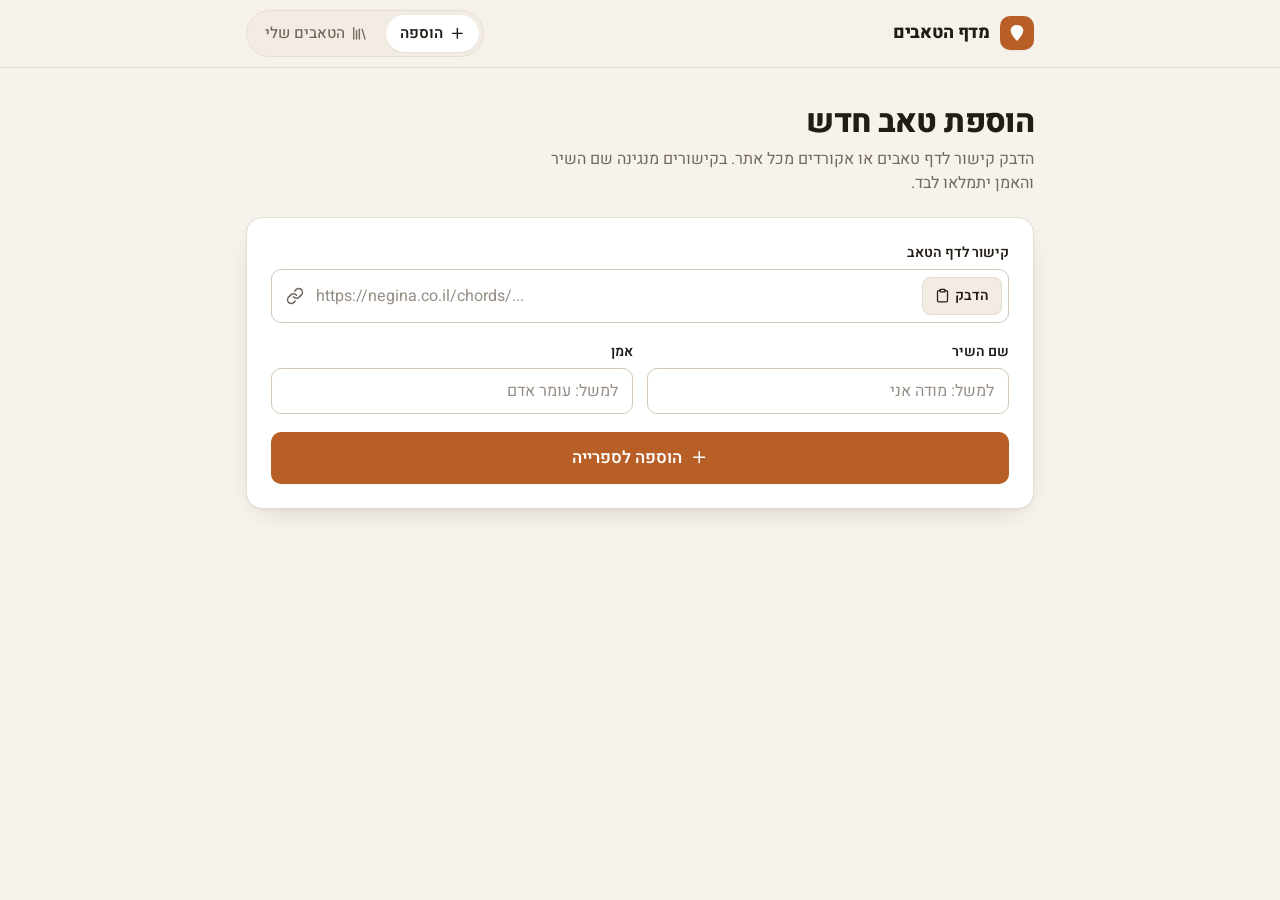
==== index.html @ 2d959045 "Split into add and library pages with a redesigned interface The saved-tabs list now has its own pag" ====
<!DOCTYPE html>
<html lang="he" dir="rtl">
<head>
<meta charset="UTF-8">
<meta name="viewport" content="width=device-width, initial-scale=1">
<meta name="theme-color" content="#f6f2ec" media="(prefers-color-scheme: light)">
<meta name="theme-color" content="#14110f" media="(prefers-color-scheme: dark)">
<title>הוספת טאב · מדף הטאבים</title>
<link rel="icon" href="data:image/svg+xml,<svg xmlns='http://www.w3.org/2000/svg' viewBox='0 0 100 100'><text y='.9em' font-size='90'>🎸</text></svg>">
<link rel="preconnect" href="https://fonts.googleapis.com">
<link rel="preconnect" href="https://fonts.gstatic.com" crossorigin>
<link href="https://fonts.googleapis.com/css2?family=Heebo:wght@400;500;600;700;800&display=swap" rel="stylesheet">
<link rel="stylesheet" href="style.css">
</head>
<body>
  <header class="topbar">
    <div class="topbar-inner">
      <a class="brand" href="index.html">
        <span class="brand-mark" data-icon="pick"></span>
        <span class="brand-name">מדף הטאבים</span>
      </a>
      <nav class="nav-links" aria-label="ניווט ראשי">
        <a href="index.html" class="nav-link active" aria-current="page">
          <span class="icon" data-icon="plus"></span>הוספה
        </a>
        <a href="my-tabs.html" class="nav-link">
          <span class="icon" data-icon="library"></span>הטאבים שלי
          <span class="nav-count" data-nav-count hidden></span>
        </a>
      </nav>
    </div>
  </header>

  <main class="container">
    <div class="page-header">
      <h1>הוספת טאב חדש</h1>
      <p>הדבק קישור לדף טאבים או אקורדים מכל אתר. בקישורים מנגינה שם השיר והאמן יתמלאו לבד.</p>
    </div>

    <form id="tab-form" class="card form-card" novalidate>
      <div class="field">
        <label for="link-input">קישור לדף הטאב</label>
        <div class="url-input" dir="ltr">
          <span class="icon url-icon" data-icon="link"></span>
          <input id="link-input" type="text" inputmode="url" placeholder="https://negina.co.il/chords/..." autocomplete="off" spellcheck="false">
          <button type="button" id="paste-btn" class="paste-btn" hidden>
            <span class="icon" data-icon="clipboard"></span>הדבק
          </button>
        </div>
        <p id="detect-status" class="detect-status" hidden></p>
      </div>

      <div class="field-row">
        <div class="field">
          <label for="song-input">שם השיר</label>
          <input id="song-input" type="text" placeholder="למשל: מודה אני" autocomplete="off">
        </div>
        <div class="field">
          <label for="artist-input">אמן</label>
          <input id="artist-input" type="text" placeholder="למשל: עומר אדם" autocomplete="off" list="artist-suggestions">
          <datalist id="artist-suggestions"></datalist>
        </div>
      </div>

      <div id="preview" class="preview" hidden>
        <span class="preview-label">כך זה ייראה בספרייה</span>
        <div id="preview-slot"></div>
      </div>

      <p id="form-error" class="form-error" role="alert" hidden></p>

      <button type="submit" class="btn btn-primary btn-lg">
        <span class="icon" data-icon="plus"></span>הוספה לספרייה
      </button>
    </form>

    <section id="recent" class="recent" hidden>
      <div class="section-head">
        <h2>נוספו לאחרונה</h2>
        <a href="my-tabs.html" class="text-link">לכל הטאבים ←</a>
      </div>
      <ul id="recent-list" class="tab-list"></ul>
    </section>
  </main>

  <script src="common.js"></script>
  <script src="add.js"></script>
</body>
</html>
---- style.css ----
:root {
  --bg: #f6f2ec;
  --surface: #ffffff;
  --surface-2: #f2ece4;
  --border: #e6ddd2;
  --border-strong: #d5c8b9;
  --text: #221c17;
  --muted: #74685c;
  --accent: #b85f28;
  --accent-hover: #9c4f20;
  --accent-soft: #f7e7d8;
  --accent-contrast: #ffffff;
  --success: #2c7d4f;
  --success-soft: #e0f1e6;
  --danger: #bb4035;
  --danger-soft: #fbe5e2;
  --warn: #9a6205;
  --warn-soft: #fbefd5;
  --info: #4d6479;
  --info-soft: #e7eef4;
  --mark: #ffe08a;
  --toast-bg: #221c17;
  --toast-text: #f6f2ec;
  --avatar-l: 46%;
  --shadow-sm: 0 1px 2px rgb(60 35 15 / 0.06);
  --shadow: 0 1px 2px rgb(60 35 15 / 0.05), 0 10px 30px -14px rgb(60 35 15 / 0.22);
  --radius: 16px;
  --radius-sm: 10px;
  color-scheme: light;
}

@media (prefers-color-scheme: dark) {
  :root {
    --bg: #14110f;
    --surface: #1d1916;
    --surface-2: #27211c;
    --border: #342c25;
    --border-strong: #463b32;
    --text: #f3ece4;
    --muted: #a5988b;
    --accent: #e4894b;
    --accent-hover: #efa06a;
    --accent-soft: #3b2718;
    --accent-contrast: #1c120b;
    --success: #62c38e;
    --success-soft: #16301f;
    --danger: #ef7d71;
    --danger-soft: #3a1b18;
    --warn: #e8b458;
    --warn-soft: #382a12;
    --info: #9db5ca;
    --info-soft: #1e2932;
    --mark: #6e5114;
    --toast-bg: #f3ece4;
    --toast-text: #1d1916;
    --avatar-l: 40%;
    --shadow-sm: 0 1px 2px rgb(0 0 0 / 0.3);
    --shadow: 0 1px 2px rgb(0 0 0 / 0.3), 0 12px 32px -14px rgb(0 0 0 / 0.6);
    color-scheme: dark;
  }
}

*,
*::before,
*::after {
  box-sizing: border-box;
}

html {
  -webkit-text-size-adjust: 100%;
}

body {
  margin: 0;
  font-family: "Heebo", system-ui, -apple-system, "Segoe UI", Arial, sans-serif;
  font-size: 16px;
  line-height: 1.5;
  background: var(--bg);
  color: var(--text);
  min-height: 100vh;
  -webkit-font-smoothing: antialiased;
}

[hidden] {
  display: none !important;
}

a {
  color: inherit;
}

button,
input,
select {
  font: inherit;
  color: inherit;
}

:focus-visible {
  outline: 2px solid var(--accent);
  outline-offset: 2px;
}

.icon {
  display: inline-flex;
  width: 1.1em;
  height: 1.1em;
  flex-shrink: 0;
}

.icon svg {
  width: 100%;
  height: 100%;
}

/* ---------- Top bar ---------- */

.topbar {
  position: sticky;
  top: 0;
  z-index: 20;
  background: color-mix(in srgb, var(--bg) 82%, transparent);
  backdrop-filter: saturate(1.4) blur(12px);
  -webkit-backdrop-filter: saturate(1.4) blur(12px);
  border-bottom: 1px solid var(--border);
}

.topbar-inner {
  max-width: 820px;
  margin: 0 auto;
  padding: 10px 16px;
  display: flex;
  align-items: center;
  justify-content: space-between;
  gap: 12px;
}

.brand {
  display: inline-flex;
  align-items: center;
  gap: 10px;
  text-decoration: none;
  font-weight: 800;
  font-size: 1.1rem;
  letter-spacing: -0.01em;
}

.brand-mark {
  display: grid;
  place-items: center;
  width: 34px;
  height: 34px;
  border-radius: 10px;
  background: var(--accent);
  color: var(--accent-contrast);
  padding: 7px;
  box-shadow: var(--shadow-sm);
}

.brand-mark svg {
  width: 100%;
  height: 100%;
}

.nav-links {
  display: flex;
  gap: 4px;
  background: var(--surface-2);
  padding: 4px;
  border-radius: 999px;
  border: 1px solid var(--border);
}

.nav-link {
  display: inline-flex;
  align-items: center;
  gap: 6px;
  padding: 7px 14px;
  border-radius: 999px;
  text-decoration: none;
  color: var(--muted);
  font-weight: 500;
  font-size: 0.95rem;
  transition: background 0.15s, color 0.15s;
}

.nav-link:hover {
  color: var(--text);
}

.nav-link.active {
  background: var(--surface);
  color: var(--text);
  font-weight: 600;
  box-shadow: var(--shadow-sm);
}

.nav-count {
  min-width: 22px;
  height: 20px;
  padding: 0 6px;
  border-radius: 999px;
  background: var(--accent);
  color: var(--accent-contrast);
  font-size: 0.75rem;
  font-weight: 700;
  display: inline-grid;
  place-items: center;
}

/* ---------- Layout ---------- */

.container {
  max-width: 820px;
  margin: 0 auto;
  padding: 0 16px 96px;
}

.page-header {
  margin: 36px 0 22px;
}

.page-header h1 {
  margin: 0 0 6px;
  font-size: 2rem;
  line-height: 1.15;
  font-weight: 800;
  letter-spacing: -0.02em;
}

.page-header p {
  margin: 0;
  color: var(--muted);
  max-width: 56ch;
}

.page-header-row {
  display: flex;
  align-items: flex-end;
  justify-content: space-between;
  gap: 16px;
}

.card {
  background: var(--surface);
  border: 1px solid var(--border);
  border-radius: var(--radius);
  box-shadow: var(--shadow);
}

/* ---------- Buttons ---------- */

.btn {
  display: inline-flex;
  align-items: center;
  justify-content: center;
  gap: 8px;
  height: 42px;
  padding: 0 18px;
  border-radius: var(--radius-sm);
  border: 1px solid transparent;
  font-weight: 600;
  font-size: 0.95rem;
  text-decoration: none;
  cursor: pointer;
  white-space: nowrap;
  transition: background 0.15s, border-color 0.15s, transform 0.1s;
}

.btn:active {
  transform: translateY(1px);
}

.btn-primary {
  background: var(--accent);
  color: var(--accent-contrast);
  box-shadow: var(--shadow-sm);
}

.btn-primary:hover {
  background: var(--accent-hover);
}

.btn-ghost {
  background: var(--surface);
  border-color: var(--border-strong);
}

.btn-ghost:hover {
  background: var(--surface-2);
}

.btn-lg {
  height: 52px;
  font-size: 1.05rem;
  width: 100%;
}

.btn-sm {
  height: 36px;
  padding: 0 14px;
  font-size: 0.9rem;
}

.icon-btn {
  display: inline-grid;
  place-items: center;
  width: 36px;
  height: 36px;
  border-radius: 10px;
  border: none;
  background: transparent;
  color: var(--muted);
  cursor: pointer;
  text-decoration: none;
  transition: background 0.15s, color 0.15s;
}

.icon-btn .icon {
  width: 18px;
  height: 18px;
}

.icon-btn:hover {
  background: var(--surface-2);
  color: var(--text);
}

.icon-btn.danger:hover {
  background: var(--danger-soft);
  color: var(--danger);
}

.text-link {
  color: var(--accent);
  font-weight: 600;
  font-size: 0.9rem;
  text-decoration: none;
}

.text-link:hover {
  text-decoration: underline;
}

/* ---------- Forms ---------- */

.form-card {
  padding: 24px;
  display: flex;
  flex-direction: column;
  gap: 18px;
}

.field {
  display: flex;
  flex-direction: column;
  gap: 6px;
  min-width: 0;
}

.field > label,
.field > span {
  font-size: 0.875rem;
  font-weight: 600;
}

.field-row {
  display: grid;
  grid-template-columns: 1fr 1fr;
  gap: 14px;
}

input[type="text"],
input[type="search"] {
  width: 100%;
  height: 46px;
  padding: 0 14px;
  background: var(--surface);
  border: 1px solid var(--border-strong);
  border-radius: var(--radius-sm);
  font-size: 1rem;
  transition: border-color 0.15s, box-shadow 0.15s;
}

input::placeholder {
  color: var(--muted);
  opacity: 0.75;
}

input:focus {
  outline: none;
  border-color: var(--accent);
  box-shadow: 0 0 0 4px var(--accent-soft);
}

input.invalid {
  border-color: var(--danger);
  box-shadow: 0 0 0 4px var(--danger-soft);
}

.url-input {
  position: relative;
}

.url-input input {
  height: 54px;
  padding-left: 44px;
  padding-right: 96px;
  font-size: 1rem;
  text-align: left;
}

.url-icon {
  position: absolute;
  left: 15px;
  top: 50%;
  transform: translateY(-50%);
  color: var(--muted);
  width: 18px;
  height: 18px;
  pointer-events: none;
}

.paste-btn {
  position: absolute;
  right: 7px;
  top: 50%;
  transform: translateY(-50%);
  display: inline-flex;
  align-items: center;
  gap: 5px;
  height: 38px;
  padding: 0 12px;
  border-radius: 8px;
  border: 1px solid var(--border);
  background: var(--surface-2);
  font-size: 0.875rem;
  font-weight: 600;
  cursor: pointer;
}

.paste-btn:hover {
  border-color: var(--border-strong);
}

.paste-btn .icon {
  width: 15px;
  height: 15px;
}

.detect-status,
.form-error {
  display: flex;
  align-items: center;
  gap: 8px;
  margin: 2px 0 0;
  padding: 8px 12px;
  border-radius: 8px;
  font-size: 0.875rem;
  font-weight: 500;
}

.detect-status .icon,
.form-error .icon {
  width: 16px;
  height: 16px;
}

.detect-status.success {
  background: var(--success-soft);
  color: var(--success);
}

.detect-status.warn {
  background: var(--warn-soft);
  color: var(--warn);
}

.detect-status.info {
  background: var(--info-soft);
  color: var(--info);
}

.form-error {
  background: var(--danger-soft);
  color: var(--danger);
  margin: 0;
}

.preview {
  display: flex;
  flex-direction: column;
  gap: 8px;
  padding: 14px;
  border-radius: 12px;
  border: 1px dashed var(--border-strong);
  background: var(--surface-2);
}

.preview-label {
  font-size: 0.75rem;
  font-weight: 700;
  color: var(--muted);
  letter-spacing: 0.02em;
}

/* ---------- Tab cards ---------- */

.tab-list {
  list-style: none;
  margin: 0;
  padding: 0;
  display: flex;
  flex-direction: column;
  gap: 10px;
}

.tab-card {
  position: relative;
  display: flex;
  align-items: center;
  gap: 14px;
  padding: 12px 14px;
  background: var(--surface);
  border: 1px solid var(--border);
  border-radius: 14px;
  box-shadow: var(--shadow-sm);
  transition: border-color 0.15s, box-shadow 0.15s, transform 0.15s;
}

.tab-card:not(.is-preview):not(.editing):hover {
  border-color: var(--border-strong);
  box-shadow: var(--shadow);
}

.tab-card.compact {
  padding: 10px 14px;
}

.avatar {
  display: grid;
  place-items: center;
  flex-shrink: 0;
  width: 44px;
  height: 44px;
  border-radius: 12px;
  background: hsl(var(--hue) 48% var(--avatar-l));
  color: #fff;
  font-weight: 700;
  font-size: 1.15rem;
  line-height: 1;
}

.avatar.sm {
  width: 24px;
  height: 24px;
  border-radius: 7px;
  font-size: 0.75rem;
}

.tab-main {
  flex: 1;
  min-width: 0;
  display: flex;
  flex-direction: column;
  gap: 2px;
}

.tab-song {
  font-weight: 700;
  font-size: 1.05rem;
  text-decoration: none;
  overflow: hidden;
  text-overflow: ellipsis;
  white-space: nowrap;
}

/* Whole card opens the tab; the actions and artist link sit above this overlay. */
a.tab-song::after {
  content: "";
  position: absolute;
  inset: 0;
  border-radius: inherit;
}

a.tab-song:hover {
  color: var(--accent);
}

.tab-meta {
  display: flex;
  align-items: center;
  flex-wrap: wrap;
  gap: 4px 10px;
  font-size: 0.875rem;
  color: var(--muted);
  min-width: 0;
}

.artist-link,
.tab-actions {
  position: relative;
  z-index: 1;
}

.artist-link {
  padding: 0;
  border: none;
  background: none;
  cursor: pointer;
  color: var(--muted);
  font-weight: 500;
}

.artist-link:hover {
  color: var(--accent);
  text-decoration: underline;
}

.tab-source {
  display: inline-flex;
  align-items: center;
  gap: 4px;
  font-size: 0.8rem;
  min-width: 0;
  max-width: 100%;
}

.tab-source bdi {
  overflow: hidden;
  text-overflow: ellipsis;
  white-space: nowrap;
}

.tab-source .icon {
  width: 13px;
  height: 13px;
  opacity: 0.8;
}

.tab-meta > * + .tab-source::before {
  content: "·";
  margin-inline-end: 6px;
  opacity: 0.6;
}

.tab-actions {
  display: flex;
  gap: 2px;
  flex-shrink: 0;
}

@media (hover: hover) {
  .tab-actions {
    opacity: 0.45;
    transition: opacity 0.15s;
  }
  .tab-card:hover .tab-actions,
  .tab-card:focus-within .tab-actions {
    opacity: 1;
  }
}

mark {
  background: var(--mark);
  color: inherit;
  border-radius: 3px;
  padding: 0 1px;
}

/* ---------- Edit mode ---------- */

.tab-card.editing {
  display: block;
  padding: 16px;
  border-color: var(--accent);
  box-shadow: 0 0 0 4px var(--accent-soft);
}

.edit-form {
  display: flex;
  flex-direction: column;
  gap: 12px;
}

.edit-grid {
  display: grid;
  grid-template-columns: 1fr 1fr;
  gap: 12px;
}

.edit-grid .edit-link {
  grid-column: 1 / -1;
}

.edit-grid input {
  height: 40px;
}

.edit-actions {
  display: flex;
  gap: 8px;
}

/* ---------- Recent (add page) ---------- */

.recent {
  margin-top: 40px;
}

.section-head {
  display: flex;
  align-items: baseline;
  justify-content: space-between;
  margin-bottom: 12px;
}

.section-head h2 {
  margin: 0;
  font-size: 1.1rem;
  font-weight: 700;
}

/* ---------- Library toolbar ---------- */

.toolbar {
  display: flex;
  flex-wrap: wrap;
  gap: 10px;
  margin-bottom: 14px;
}

.search {
  position: relative;
  flex: 1 1 260px;
}

.search input {
  padding-right: 44px;
  padding-left: 40px;
  background: var(--surface);
}

.search input::-webkit-search-cancel-button {
  cursor: pointer;
}

.search-icon {
  position: absolute;
  right: 14px;
  top: 50%;
  transform: translateY(-50%);
  width: 18px;
  height: 18px;
  color: var(--muted);
  pointer-events: none;
}

.search-hint {
  position: absolute;
  left: 12px;
  top: 50%;
  transform: translateY(-50%);
  min-width: 22px;
  height: 22px;
  display: grid;
  place-items: center;
  border: 1px solid var(--border-strong);
  border-bottom-width: 2px;
  border-radius: 6px;
  font-family: ui-monospace, monospace;
  font-size: 0.75rem;
  color: var(--muted);
  pointer-events: none;
}

.search input:focus ~ .search-hint,
.search input:not(:placeholder-shown) ~ .search-hint {
  display: none;
}

.toolbar-controls {
  display: flex;
  gap: 10px;
}

.select {
  height: 46px;
  padding: 0 14px 0 36px;
  border: 1px solid var(--border-strong);
  border-radius: var(--radius-sm);
  background: var(--surface)
    url("data:image/svg+xml,%3Csvg xmlns='http://www.w3.org/2000/svg' viewBox='0 0 24 24' fill='none' stroke='%23887a6d' stroke-width='2' stroke-linecap='round' stroke-linejoin='round'%3E%3Cpath d='m6 9 6 6 6-6'/%3E%3C/svg%3E")
    no-repeat left 12px center / 16px;
  appearance: none;
  -webkit-appearance: none;
  cursor: pointer;
  font-weight: 500;
}

.select:focus {
  outline: none;
  border-color: var(--accent);
  box-shadow: 0 0 0 4px var(--accent-soft);
}

.segmented {
  display: inline-flex;
  padding: 4px;
  gap: 2px;
  height: 46px;
  background: var(--surface-2);
  border: 1px solid var(--border);
  border-radius: var(--radius-sm);
}

.segmented button {
  border: none;
  background: transparent;
  padding: 0 12px;
  border-radius: 7px;
  color: var(--muted);
  font-weight: 500;
  font-size: 0.9rem;
  cursor: pointer;
  white-space: nowrap;
}

.segmented button[aria-pressed="true"] {
  background: var(--surface);
  color: var(--text);
  font-weight: 600;
  box-shadow: var(--shadow-sm);
}

.filter-bar {
  display: flex;
  margin-bottom: 14px;
}

.chip {
  display: inline-flex;
  align-items: center;
  gap: 8px;
  padding: 4px;
  border-radius: 999px;
  background: var(--accent-soft);
  color: var(--text);
  font-size: 0.9rem;
}

.chip-close {
  display: grid;
  place-items: center;
  width: 26px;
  height: 26px;
  border: none;
  border-radius: 999px;
  background: transparent;
  color: var(--muted);
  cursor: pointer;
}

.chip-close:hover {
  background: var(--surface);
  color: var(--text);
}

.chip-close .icon {
  width: 14px;
  height: 14px;
}

.results-meta {
  margin: 0 0 10px;
  font-size: 0.875rem;
  color: var(--muted);
}

/* ---------- Grouped view ---------- */

.artist-group + .artist-group {
  margin-top: 26px;
}

.group-head {
  display: flex;
  align-items: center;
  gap: 12px;
  width: 100%;
  padding: 0 2px;
  margin-bottom: 10px;
  border: none;
  background: none;
  cursor: pointer;
  text-align: start;
}

.group-head .avatar {
  width: 34px;
  height: 34px;
  border-radius: 10px;
  font-size: 0.95rem;
}

.group-name {
  font-size: 1.1rem;
  font-weight: 700;
}

.group-head:hover .group-name {
  color: var(--accent);
}

.group-count {
  font-size: 0.8rem;
  color: var(--muted);
  background: var(--surface-2);
  border: 1px solid var(--border);
  padding: 1px 8px;
  border-radius: 999px;
}

.artist-group .tab-list {
  padding-inline-start: 46px;
}

/* ---------- Empty states ---------- */

.empty-state {
  text-align: center;
  padding: 56px 20px;
  background: var(--surface);
  border: 1px dashed var(--border-strong);
  border-radius: var(--radius);
}

.empty-icon {
  display: inline-grid;
  place-items: center;
  width: 64px;
  height: 64px;
  border-radius: 20px;
  background: var(--accent-soft);
  color: var(--accent);
  margin-bottom: 14px;
}

.empty-icon .icon {
  width: 28px;
  height: 28px;
}

.empty-state h2 {
  margin: 0 0 6px;
  font-size: 1.25rem;
}

.empty-state p {
  margin: 0 auto 20px;
  color: var(--muted);
  max-width: 40ch;
}

/* ---------- Toast ---------- */

.toast {
  position: fixed;
  left: 50%;
  bottom: 24px;
  z-index: 50;
  display: flex;
  align-items: center;
  gap: 10px;
  max-width: calc(100vw - 32px);
  padding: 10px 12px;
  background: var(--toast-bg);
  color: var(--toast-text);
  border-radius: 12px;
  box-shadow: 0 12px 32px -8px rgb(0 0 0 / 0.35);
  font-weight: 500;
  opacity: 0;
  transform: translate(-50%, 16px);
  pointer-events: none;
  transition: opacity 0.2s, transform 0.2s;
}

.toast.show {
  opacity: 1;
  transform: translate(-50%, 0);
  pointer-events: auto;
}

.toast-icon {
  display: grid;
  place-items: center;
  width: 24px;
  height: 24px;
  border-radius: 999px;
  flex-shrink: 0;
}

.toast-icon .icon {
  width: 14px;
  height: 14px;
}

.toast-icon.success {
  background: var(--success);
  color: #fff;
}

.toast-icon.error {
  background: var(--danger);
  color: #fff;
}

.toast-icon.info {
  background: var(--muted);
  color: var(--toast-bg);
}

.toast-text {
  overflow: hidden;
  text-overflow: ellipsis;
  white-space: nowrap;
}

.toast-action {
  border: none;
  background: color-mix(in srgb, var(--toast-text) 14%, transparent);
  color: var(--toast-text);
  font-weight: 700;
  padding: 6px 12px;
  border-radius: 8px;
  cursor: pointer;
  white-space: nowrap;
}

.toast-action:hover {
  background: color-mix(in srgb, var(--toast-text) 22%, transparent);
}

/* ---------- Responsive ---------- */

@media (max-width: 600px) {
  .page-header {
    margin: 24px 0 18px;
  }

  .page-header h1 {
    font-size: 1.6rem;
  }

  .form-card {
    padding: 18px;
  }

  .field-row,
  .edit-grid {
    grid-template-columns: 1fr;
  }

  .toolbar-controls {
    width: 100%;
  }

  .select {
    flex: 1;
  }

  .search-hint {
    display: none;
  }

  .artist-group .tab-list {
    padding-inline-start: 0;
  }
}

@media (max-width: 420px) {
  .brand-name {
    display: none;
  }

  .nav-link {
    padding: 7px 12px;
  }

  .tab-card {
    gap: 12px;
    padding: 10px 12px;
  }

  .avatar {
    width: 40px;
    height: 40px;
  }

  .tab-actions .icon-btn {
    width: 32px;
    height: 32px;
  }
}

@media (prefers-reduced-motion: reduce) {
  *,
  *::before,
  *::after {
    transition: none !important;
  }
}
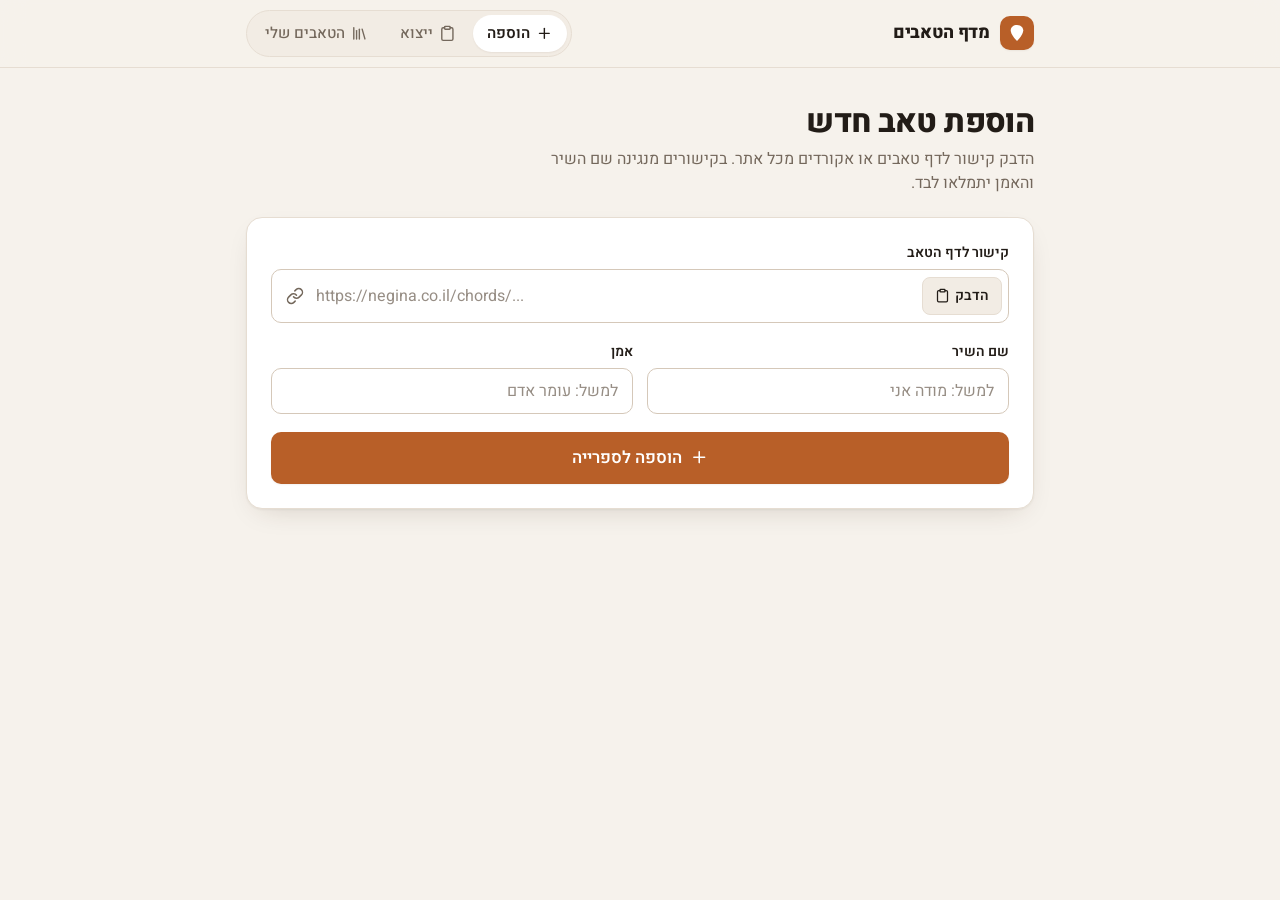
==== commit 8beedc75: "Add bulk import page for importing multiple tabs at once from URLs" ====
--- a/index.html
+++ b/index.html
@@ -5,8 +5,13 @@
 <meta name="viewport" content="width=device-width, initial-scale=1">
 <meta name="theme-color" content="#f6f2ec" media="(prefers-color-scheme: light)">
 <meta name="theme-color" content="#14110f" media="(prefers-color-scheme: dark)">
+<meta name="description" content="אפליקציה לשמירה וניהול קישורים לטאבים וקורדים בגיטרה">
+<meta name="apple-mobile-web-app-capable" content="yes">
+<meta name="apple-mobile-web-app-status-bar-style" content="black-translucent">
+<meta name="apple-mobile-web-app-title" content="טאבים">
 <title>הוספת טאב · מדף הטאבים</title>
 <link rel="icon" href="data:image/svg+xml,<svg xmlns='http://www.w3.org/2000/svg' viewBox='0 0 100 100'><text y='.9em' font-size='90'>🎸</text></svg>">
+<link rel="manifest" href="/Tabs/manifest.json">
 <link rel="preconnect" href="https://fonts.googleapis.com">
 <link rel="preconnect" href="https://fonts.gstatic.com" crossorigin>
 <link href="https://fonts.googleapis.com/css2?family=Heebo:wght@400;500;600;700;800&display=swap" rel="stylesheet">
@@ -22,6 +27,9 @@
       <nav class="nav-links" aria-label="ניווט ראשי">
         <a href="index.html" class="nav-link active" aria-current="page">
           <span class="icon" data-icon="plus"></span>הוספה
+        </a>
+        <a href="import.html" class="nav-link">
+          <span class="icon" data-icon="clipboard"></span>ייצוא
         </a>
         <a href="my-tabs.html" class="nav-link">
           <span class="icon" data-icon="library"></span>הטאבים שלי
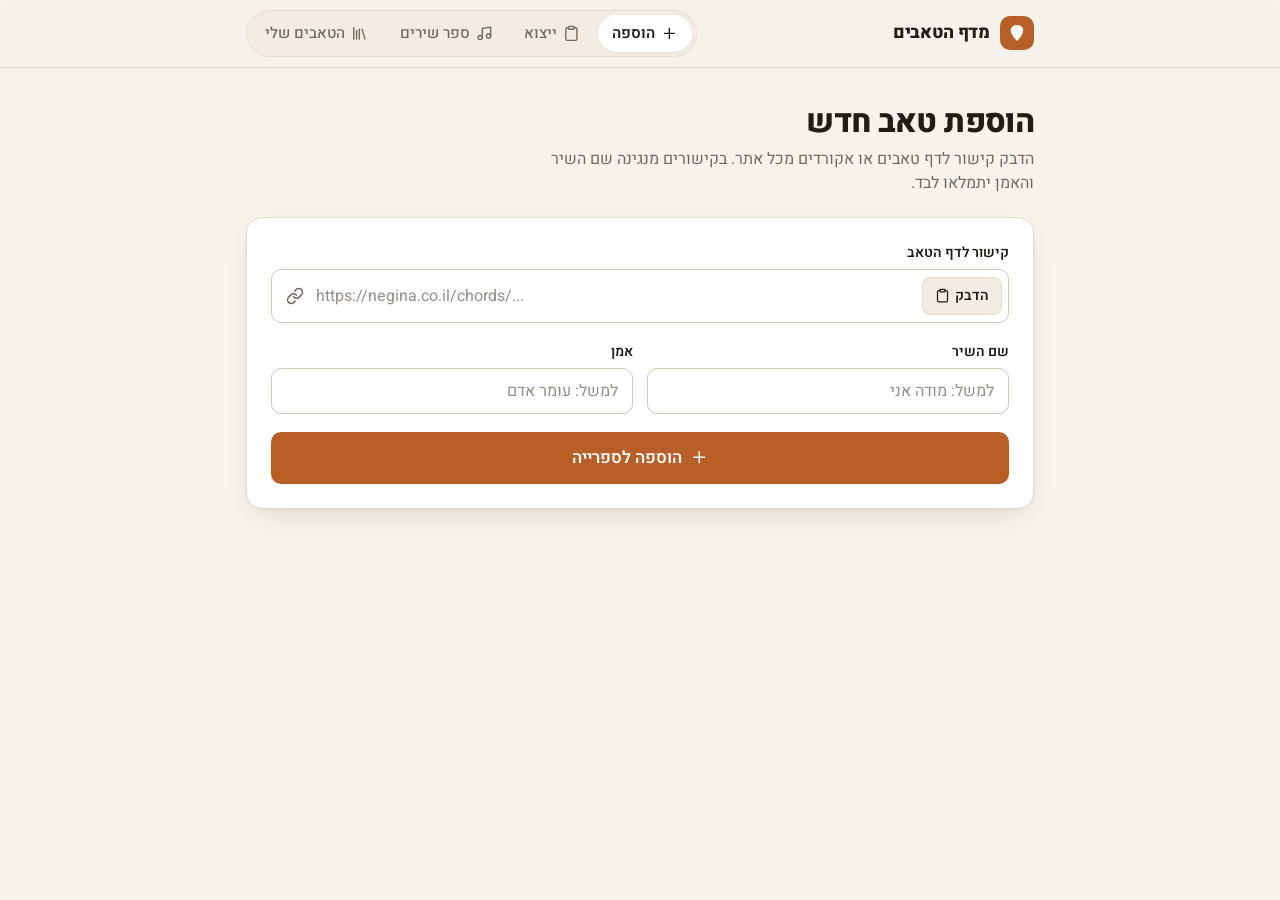
==== commit 03a200e2: "Add personal songbook PDF viewer (local-only, no server involved) New feature for songs with no exte" ====
--- a/index.html
+++ b/index.html
@@ -30,6 +30,9 @@
         </a>
         <a href="import.html" class="nav-link">
           <span class="icon" data-icon="clipboard"></span>ייצוא
+        </a>
+        <a href="songbook.html" class="nav-link">
+          <span class="icon" data-icon="music"></span>ספר שירים
         </a>
         <a href="my-tabs.html" class="nav-link">
           <span class="icon" data-icon="library"></span>הטאבים שלי
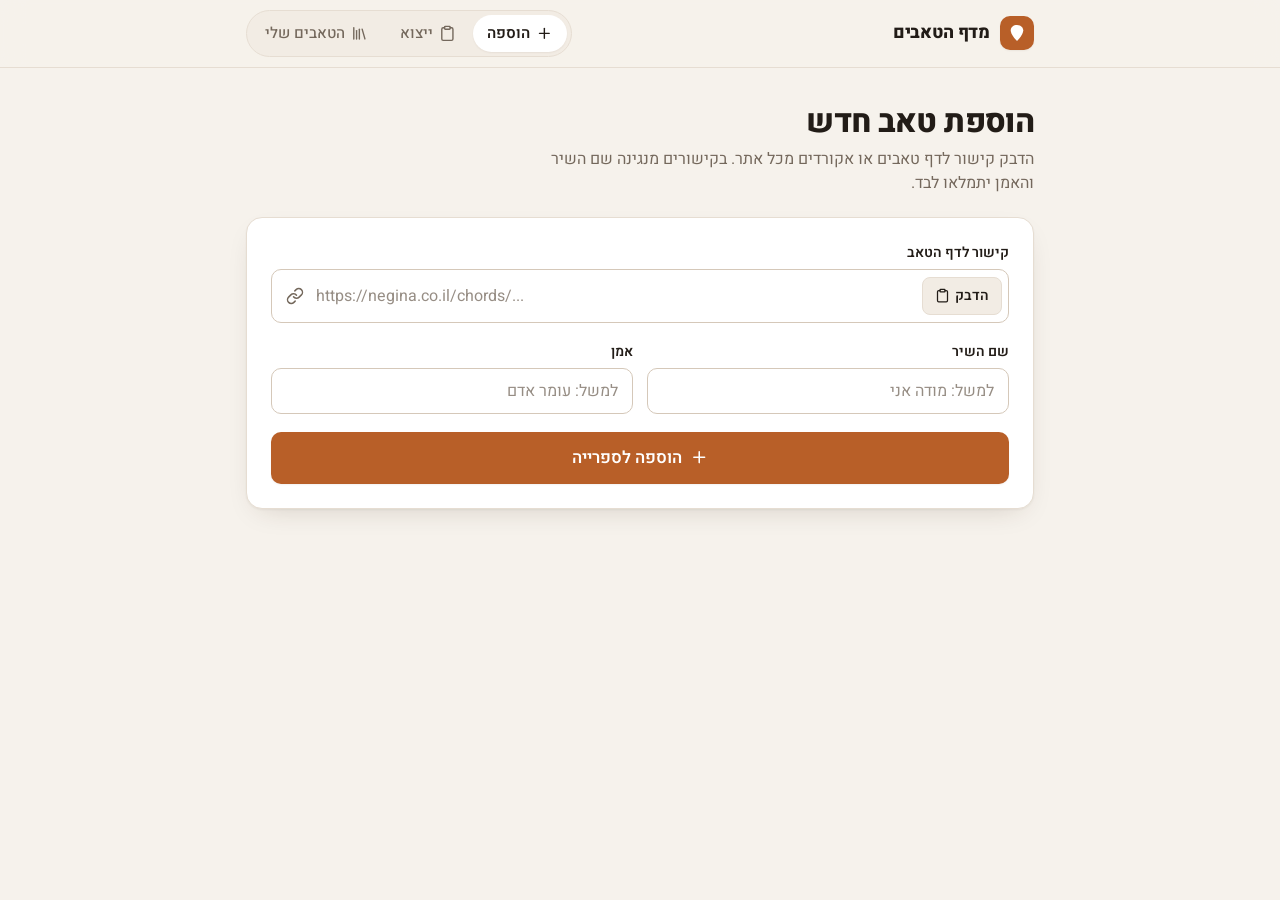
==== commit 1b4fd92f: "Remove personal songbook feature, keep URL-based import only Reverting to the simpler scope: tabs ar" ====
--- a/index.html
+++ b/index.html
@@ -30,9 +30,6 @@
         </a>
         <a href="import.html" class="nav-link">
           <span class="icon" data-icon="clipboard"></span>ייצוא
-        </a>
-        <a href="songbook.html" class="nav-link">
-          <span class="icon" data-icon="music"></span>ספר שירים
         </a>
         <a href="my-tabs.html" class="nav-link">
           <span class="icon" data-icon="library"></span>הטאבים שלי
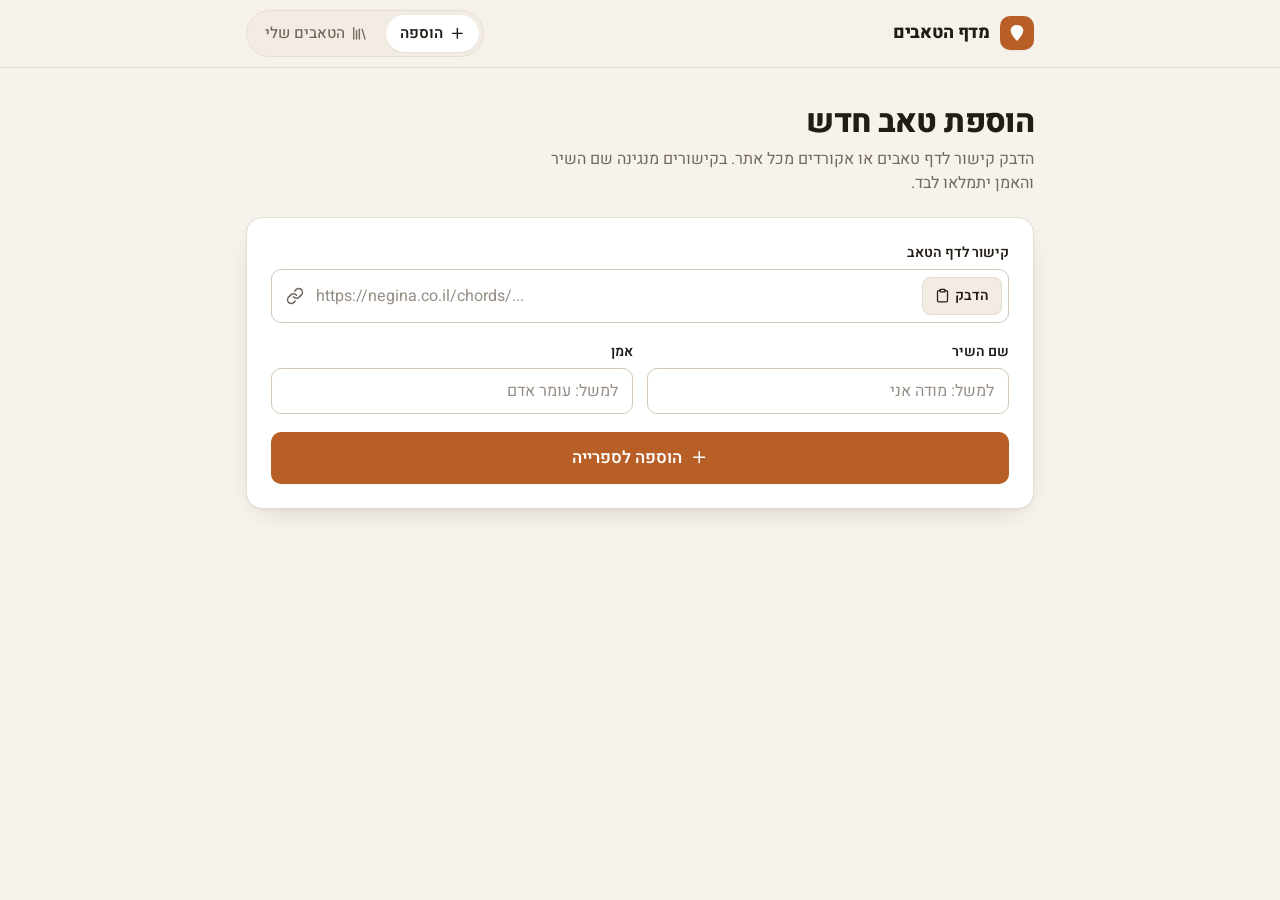
==== commit 219b097b: "Remove import, songbook and view pages Delete import.html, songbook.html, view.html and all navigati" ====
--- a/index.html
+++ b/index.html
@@ -28,10 +28,7 @@
         <a href="index.html" class="nav-link active" aria-current="page">
           <span class="icon" data-icon="plus"></span>הוספה
         </a>
-        <a href="import.html" class="nav-link">
-          <span class="icon" data-icon="clipboard"></span>ייצוא
-        </a>
-        <a href="my-tabs.html" class="nav-link">
+<a href="my-tabs.html" class="nav-link">
           <span class="icon" data-icon="library"></span>הטאבים שלי
           <span class="nav-count" data-nav-count hidden></span>
         </a>
--- a/style.css
+++ b/style.css
@@ -241,6 +241,12 @@
   gap: 16px;
 }
 
+.header-actions {
+  display: flex;
+  align-items: center;
+  gap: 8px;
+}
+
 .card {
   background: var(--surface);
   border: 1px solid var(--border);
@@ -329,6 +335,14 @@
 .icon-btn.danger:hover {
   background: var(--danger-soft);
   color: var(--danger);
+}
+
+.favorite-btn.active {
+  color: var(--accent);
+}
+
+.favorite-btn.active .icon svg {
+  fill: currentColor;
 }
 
 .text-link {
